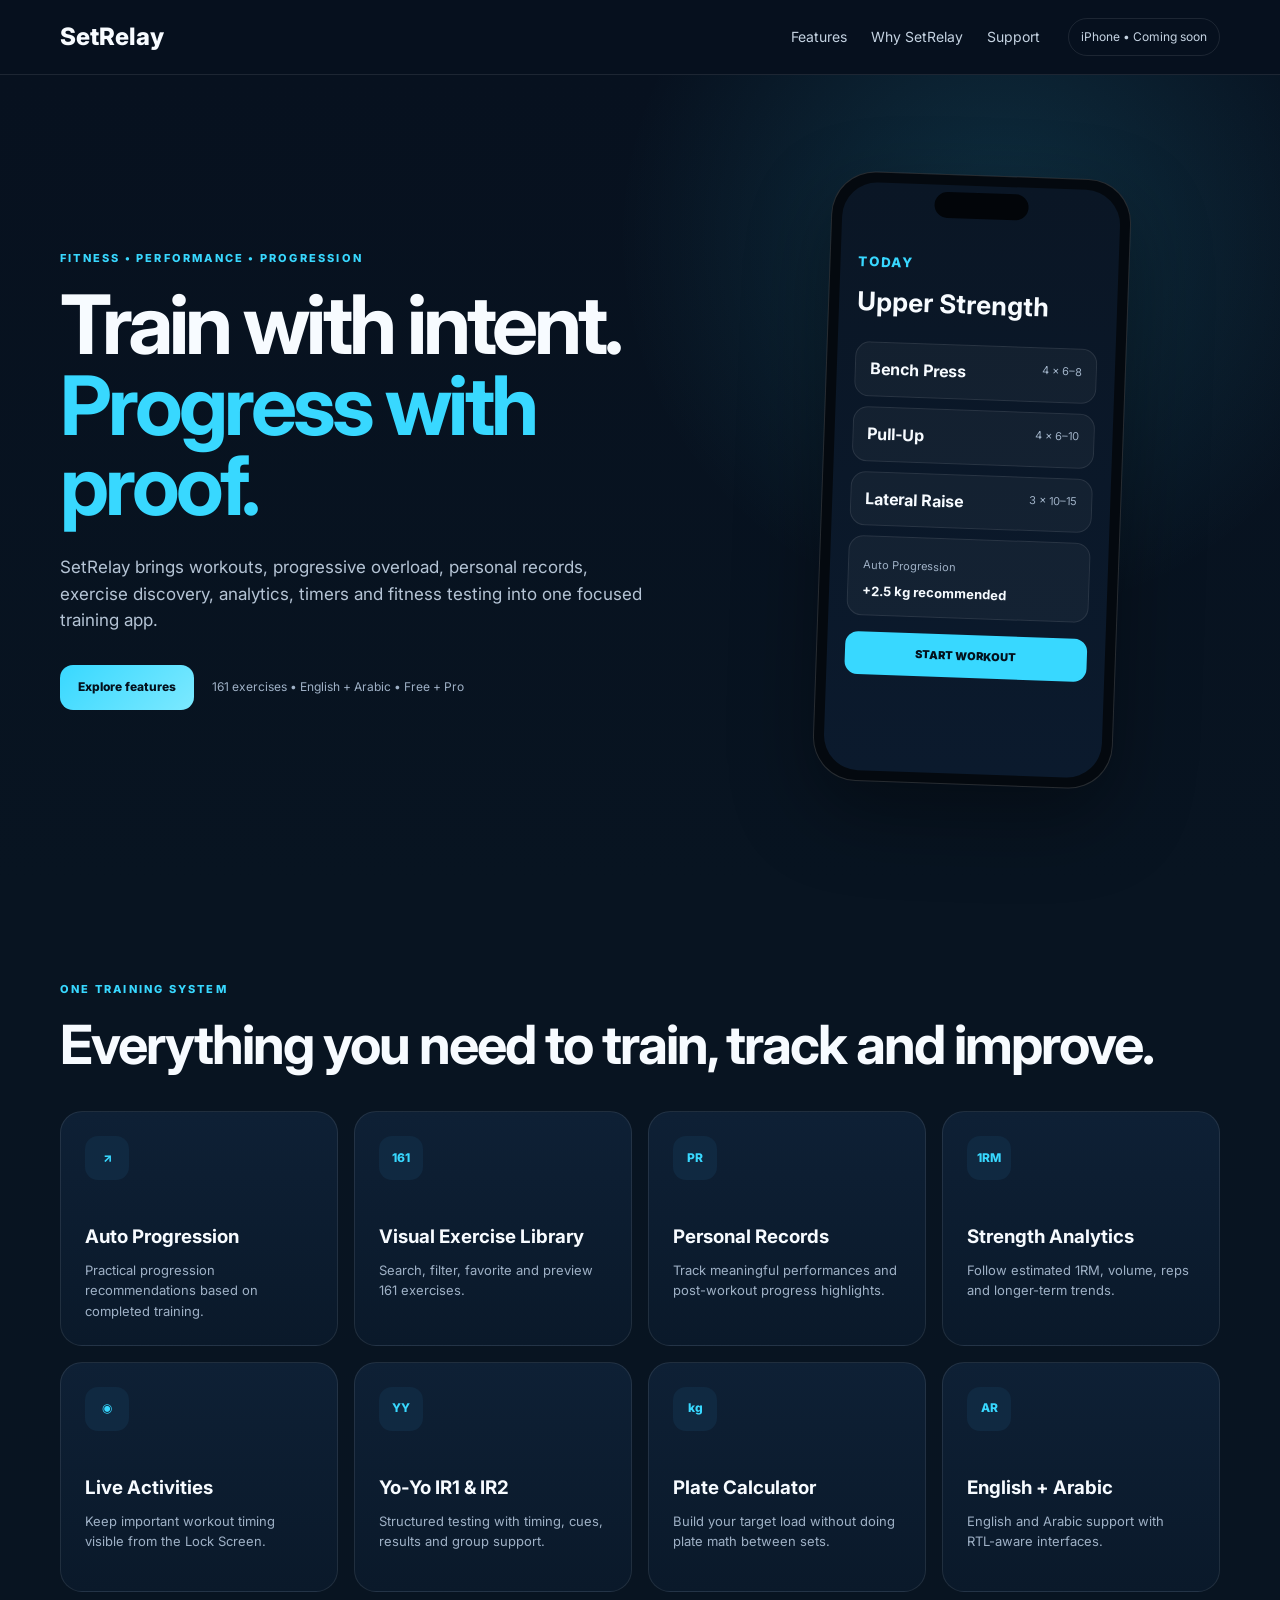
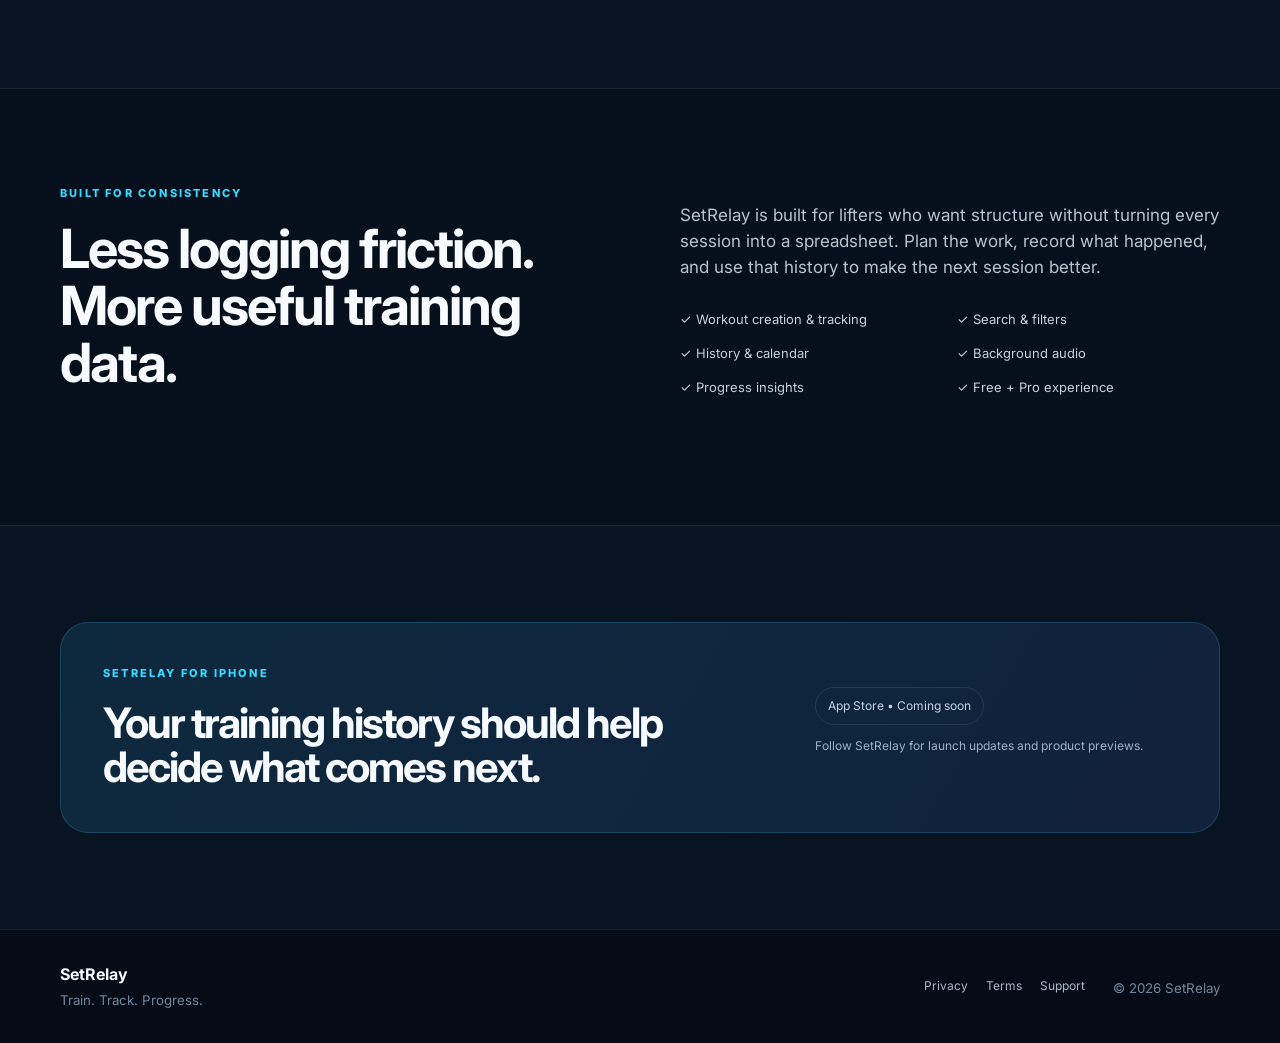
==== index.html @ fc801463 "Initial SetRelay website" ====
<!doctype html><html lang="en"><head><meta charset="utf-8"><meta name="viewport" content="width=device-width,initial-scale=1"><meta name="description" content="SetRelay is a modern workout tracker for progressive overload, personal records, analytics, timers and Yo-Yo testing."><title>SetRelay — Train. Track. Progress.</title><link rel="preconnect" href="https://fonts.googleapis.com"><link rel="preconnect" href="https://fonts.gstatic.com" crossorigin><link href="https://fonts.googleapis.com/css2?family=Inter:wght@400;500;600;700;800&display=swap" rel="stylesheet"><link rel="stylesheet" href="styles.css"></head><body>
<header><div class="wrap nav"><a class="brand" href="/">SetRelay</a><nav><a href="#features">Features</a><a href="#why">Why SetRelay</a><a href="support.html">Support</a></nav><span class="badge">iPhone • Coming soon</span></div></header>
<main><section class="hero"><div class="wrap hero-grid"><div><div class="eyebrow">FITNESS • PERFORMANCE • PROGRESSION</div><h1>Train with intent.<br><span>Progress with proof.</span></h1><p class="lead">SetRelay brings workouts, progressive overload, personal records, exercise discovery, analytics, timers and fitness testing into one focused training app.</p><div class="actions"><a class="btn" href="#features">Explore features</a><span>161 exercises • English + Arabic • Free + Pro</span></div></div><div class="device"><div class="notch"></div><div class="screen"><small>TODAY</small><h3>Upper Strength</h3><div class="row"><b>Bench Press</b><span>4 × 6–8</span></div><div class="row"><b>Pull-Up</b><span>4 × 6–10</span></div><div class="row"><b>Lateral Raise</b><span>3 × 10–15</span></div><div class="progress"><span>Auto Progression</span><strong>+2.5 kg recommended</strong></div><div class="start">START WORKOUT</div></div></div></div></section>
<section id="features" class="section"><div class="wrap"><div class="eyebrow">ONE TRAINING SYSTEM</div><h2>Everything you need to train, track and improve.</h2><div class="grid"><article><em>↗</em><h3>Auto Progression</h3><p>Practical progression recommendations based on completed training.</p></article><article><em>161</em><h3>Visual Exercise Library</h3><p>Search, filter, favorite and preview 161 exercises.</p></article><article><em>PR</em><h3>Personal Records</h3><p>Track meaningful performances and post-workout progress highlights.</p></article><article><em>1RM</em><h3>Strength Analytics</h3><p>Follow estimated 1RM, volume, reps and longer-term trends.</p></article><article><em>◉</em><h3>Live Activities</h3><p>Keep important workout timing visible from the Lock Screen.</p></article><article><em>YY</em><h3>Yo-Yo IR1 & IR2</h3><p>Structured testing with timing, cues, results and group support.</p></article><article><em>kg</em><h3>Plate Calculator</h3><p>Build your target load without doing plate math between sets.</p></article><article><em>AR</em><h3>English + Arabic</h3><p>English and Arabic support with RTL-aware interfaces.</p></article></div></div></section>
<section id="why" class="section dark"><div class="wrap split"><div><div class="eyebrow">BUILT FOR CONSISTENCY</div><h2>Less logging friction.<br>More useful training data.</h2></div><div><p class="lead">SetRelay is built for lifters who want structure without turning every session into a spreadsheet. Plan the work, record what happened, and use that history to make the next session better.</p><div class="checks"><span>✓ Workout creation & tracking</span><span>✓ Search & filters</span><span>✓ History & calendar</span><span>✓ Background audio</span><span>✓ Progress insights</span><span>✓ Free + Pro experience</span></div></div></div></section>
<section class="section"><div class="wrap cta"><div><div class="eyebrow">SETRELAY FOR IPHONE</div><h2>Your training history should help decide what comes next.</h2></div><div><div class="badge big">App Store • Coming soon</div><p>Follow SetRelay for launch updates and product previews.</p></div></div></section></main>
<footer><div class="wrap foot"><div><b>SetRelay</b><small>Train. Track. Progress.</small></div><div><a href="privacy.html">Privacy</a><a href="terms.html">Terms</a><a href="support.html">Support</a></div><small>© <span id="year"></span> SetRelay</small></div></footer><script src="app.js"></script></body></html>
---- styles.css ----
:root{--bg:#07111f;--bg2:#0a1728;--card:#0d1f33;--text:#f7fbff;--muted:#9fb1c6;--line:rgba(255,255,255,.09);--accent:#38d8ff;--accent2:#5c7cff}*{box-sizing:border-box}html{scroll-behavior:smooth}body{margin:0;font-family:Inter,system-ui,sans-serif;background:var(--bg);color:var(--text);line-height:1.55}a{color:inherit;text-decoration:none}.wrap{width:min(1160px,calc(100% - 40px));margin:auto}header{position:sticky;top:0;z-index:10;background:rgba(7,17,31,.78);backdrop-filter:blur(18px);border-bottom:1px solid var(--line)}.nav{height:74px;display:flex;align-items:center;gap:28px}.brand{font-size:24px;font-weight:800}.nav nav{display:flex;gap:24px;margin-left:auto}.nav nav a{font-size:14px;color:#c5d3e2}.badge{padding:9px 12px;border:1px solid var(--line);border-radius:999px;color:#c5d3e2;font-size:12px}.hero{padding:100px 0;background:radial-gradient(circle at 78% 20%,rgba(56,216,255,.15),transparent 32%),linear-gradient(180deg,#07111f,#081421)}.hero-grid{display:grid;grid-template-columns:1.08fr .92fr;gap:80px;align-items:center}.eyebrow{font-size:11px;letter-spacing:2.2px;font-weight:800;color:var(--accent);margin-bottom:18px}h1{font-size:clamp(50px,7vw,82px);line-height:.98;letter-spacing:-4px;margin:0 0 28px}h1 span{color:var(--accent)}h2{font-size:clamp(34px,5vw,54px);line-height:1.06;letter-spacing:-2px;margin:0 0 38px}.lead{font-size:17px;color:#b5c4d5;max-width:680px}.actions{display:flex;align-items:center;gap:18px;margin-top:32px;color:var(--muted);font-size:12px}.btn{display:inline-flex;padding:13px 18px;background:linear-gradient(135deg,var(--accent),#7ce9ff);color:#04111d;border-radius:13px;font-weight:800}.device{width:300px;height:610px;margin:auto;border:1px solid rgba(255,255,255,.14);border-radius:44px;background:#04090f;padding:10px;box-shadow:0 30px 80px rgba(0,0,0,.35);transform:rotate(2deg);position:relative}.notch{position:absolute;top:17px;left:50%;transform:translateX(-50%);width:94px;height:26px;border-radius:20px;background:#020509}.screen{height:100%;border-radius:35px;padding:66px 18px 18px;background:linear-gradient(180deg,#0a1625,#0b1a2d)}.screen small{color:var(--accent);font-weight:800;letter-spacing:1.7px}.screen h3{font-size:26px;margin:8px 0 20px}.row,.progress{border:1px solid var(--line);background:rgba(255,255,255,.04);border-radius:15px;padding:14px;margin-bottom:10px}.row{display:flex;justify-content:space-between}.row span,.progress span{color:var(--muted);font-size:11px}.progress strong{display:block;margin-top:5px;font-size:13px}.start{margin-top:16px;text-align:center;background:var(--accent);color:#04111d;padding:13px;border-radius:13px;font-size:11px;font-weight:900}.section{padding:96px 0;background:#081421}.grid{display:grid;grid-template-columns:repeat(4,1fr);gap:16px}.grid article{min-height:230px;padding:24px;border:1px solid var(--line);border-radius:22px;background:linear-gradient(180deg,#0e2035,#0a192a)}.grid em{display:grid;place-items:center;width:44px;height:44px;border-radius:13px;background:#102941;color:var(--accent);font-style:normal;font-weight:800;font-size:12px;margin-bottom:42px}.grid h3{margin:0 0 9px}.grid p{margin:0;color:var(--muted);font-size:13px}.dark{background:#06101c;border-top:1px solid var(--line);border-bottom:1px solid var(--line)}.split{display:grid;grid-template-columns:1fr 1fr;gap:80px}.checks{display:grid;grid-template-columns:1fr 1fr;gap:14px;margin-top:28px;color:#c2d0df;font-size:13px}.cta{padding:42px;border:1px solid rgba(56,216,255,.18);border-radius:28px;background:linear-gradient(120deg,rgba(56,216,255,.08),rgba(92,124,255,.08)),#0a1a2d;display:grid;grid-template-columns:1.3fr .7fr;gap:40px;align-items:center}.cta h2{font-size:42px;margin:0}.big{display:inline-block}.cta p{color:var(--muted);font-size:12px;margin-top:12px}footer{padding:32px 0;border-top:1px solid var(--line);background:#050c16}.foot{display:grid;grid-template-columns:1fr auto auto;gap:28px;align-items:center}.foot small{display:block;color:#70869d;margin-top:4px}.foot div:nth-child(2){display:flex;gap:18px;color:#aab9c8;font-size:12px}.legal{min-height:100vh;background:#081421}.legal main{width:min(820px,calc(100% - 40px));margin:auto;padding:76px 0 100px}.legal h1{font-size:48px;letter-spacing:-2px;margin:0 0 8px}.legal h2{font-size:22px;margin:36px 0 8px}.legal p,.legal li{color:#b6c7d8;font-size:14px;line-height:1.8}.legal .meta{color:#7890a8;font-size:12px;margin-bottom:38px}.legal a{color:var(--accent)}.support-card{padding:24px;border:1px solid var(--line);border-radius:20px;background:#0d1e31;margin-top:22px}@media(max-width:950px){.hero-grid,.split,.cta{grid-template-columns:1fr}.grid{grid-template-columns:repeat(2,1fr)}.device{margin-top:20px}.foot{grid-template-columns:1fr}}@media(max-width:650px){.wrap{width:min(100% - 28px,1160px)}.nav nav{display:none}.badge{margin-left:auto}.hero{padding-top:70px}h1{font-size:48px;letter-spacing:-2.5px}.grid{grid-template-columns:1fr}.checks{grid-template-columns:1fr}.device{width:250px;height:510px}.cta{padding:28px}.cta h2{font-size:34px}}
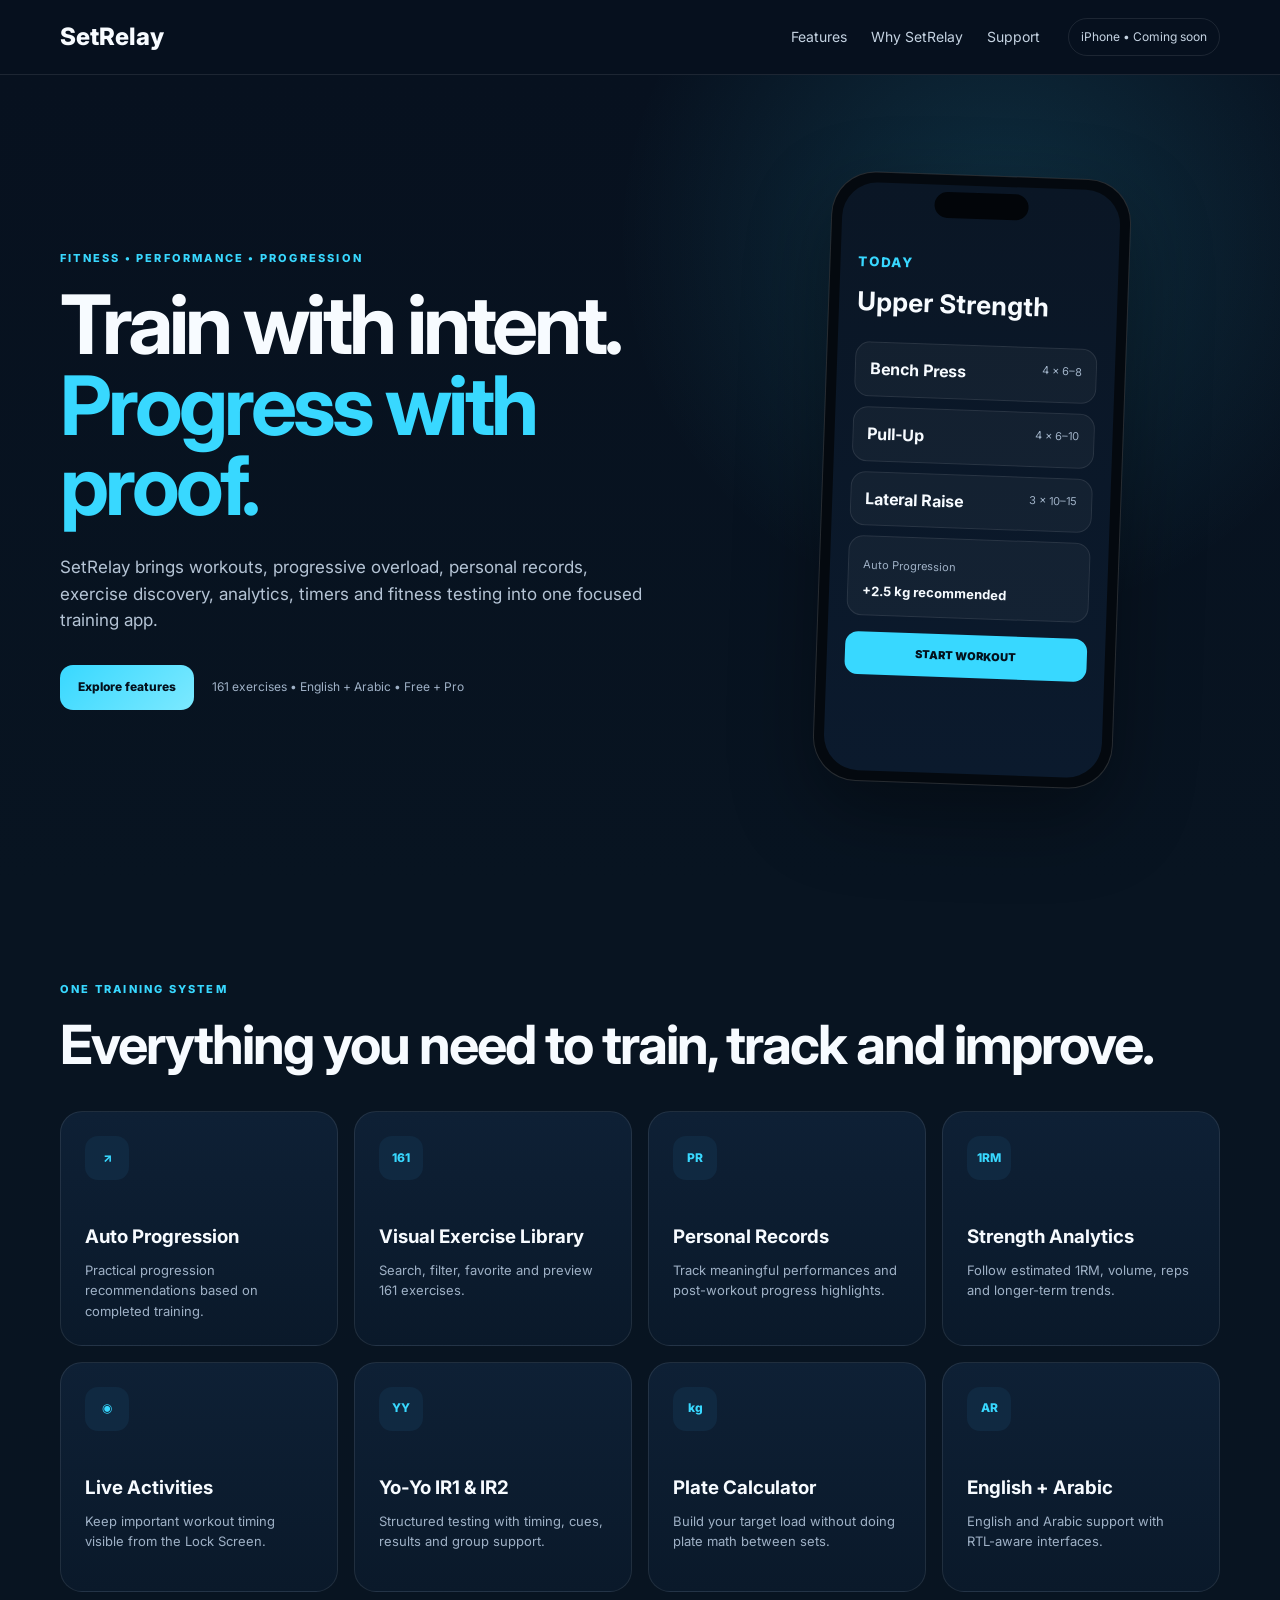
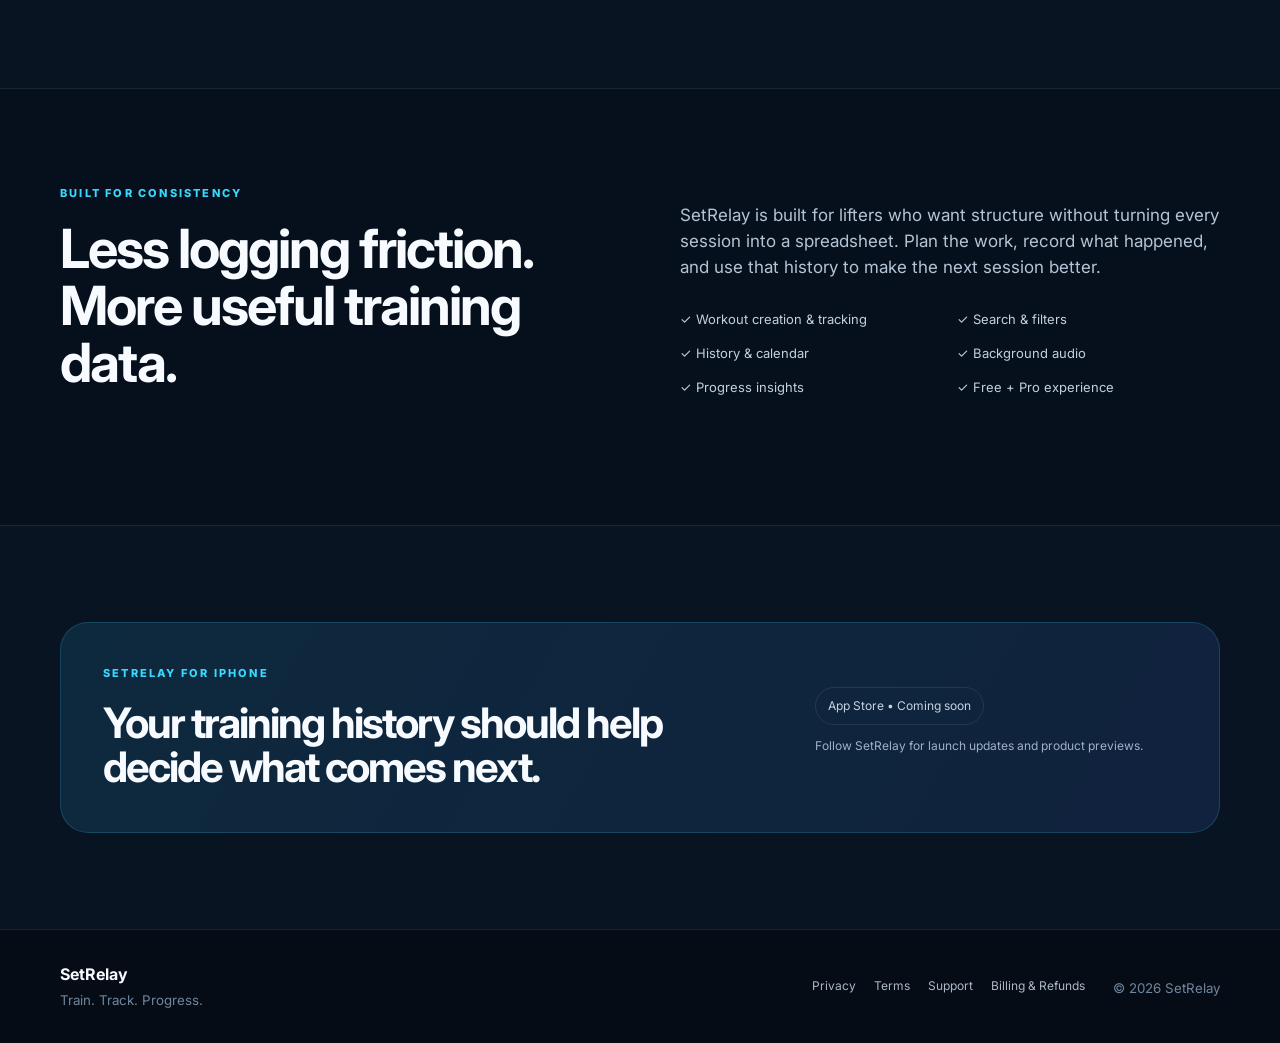
==== commit 75fe3d9a: "Draft customer-facing MOCI and App Store disclosure updates" ====
--- a/index.html
+++ b/index.html
@@ -4,4 +4,4 @@
 <section id="features" class="section"><div class="wrap"><div class="eyebrow">ONE TRAINING SYSTEM</div><h2>Everything you need to train, track and improve.</h2><div class="grid"><article><em>↗</em><h3>Auto Progression</h3><p>Practical progression recommendations based on completed training.</p></article><article><em>161</em><h3>Visual Exercise Library</h3><p>Search, filter, favorite and preview 161 exercises.</p></article><article><em>PR</em><h3>Personal Records</h3><p>Track meaningful performances and post-workout progress highlights.</p></article><article><em>1RM</em><h3>Strength Analytics</h3><p>Follow estimated 1RM, volume, reps and longer-term trends.</p></article><article><em>◉</em><h3>Live Activities</h3><p>Keep important workout timing visible from the Lock Screen.</p></article><article><em>YY</em><h3>Yo-Yo IR1 & IR2</h3><p>Structured testing with timing, cues, results and group support.</p></article><article><em>kg</em><h3>Plate Calculator</h3><p>Build your target load without doing plate math between sets.</p></article><article><em>AR</em><h3>English + Arabic</h3><p>English and Arabic support with RTL-aware interfaces.</p></article></div></div></section>
 <section id="why" class="section dark"><div class="wrap split"><div><div class="eyebrow">BUILT FOR CONSISTENCY</div><h2>Less logging friction.<br>More useful training data.</h2></div><div><p class="lead">SetRelay is built for lifters who want structure without turning every session into a spreadsheet. Plan the work, record what happened, and use that history to make the next session better.</p><div class="checks"><span>✓ Workout creation & tracking</span><span>✓ Search & filters</span><span>✓ History & calendar</span><span>✓ Background audio</span><span>✓ Progress insights</span><span>✓ Free + Pro experience</span></div></div></div></section>
 <section class="section"><div class="wrap cta"><div><div class="eyebrow">SETRELAY FOR IPHONE</div><h2>Your training history should help decide what comes next.</h2></div><div><div class="badge big">App Store • Coming soon</div><p>Follow SetRelay for launch updates and product previews.</p></div></div></section></main>
-<footer><div class="wrap foot"><div><b>SetRelay</b><small>Train. Track. Progress.</small></div><div><a href="privacy.html">Privacy</a><a href="terms.html">Terms</a><a href="support.html">Support</a></div><small>© <span id="year"></span> SetRelay</small></div></footer><script src="app.js"></script></body></html>
+<footer><div class="wrap foot"><div><b>SetRelay</b><small>Train. Track. Progress.</small></div><div><a href="privacy.html">Privacy</a><a href="terms.html">Terms</a><a href="support.html">Support</a><a href="subscriptions.html">Billing & Refunds</a></div><small>© <span id="year"></span> SetRelay</small></div></footer><script src="app.js"></script></body></html>
